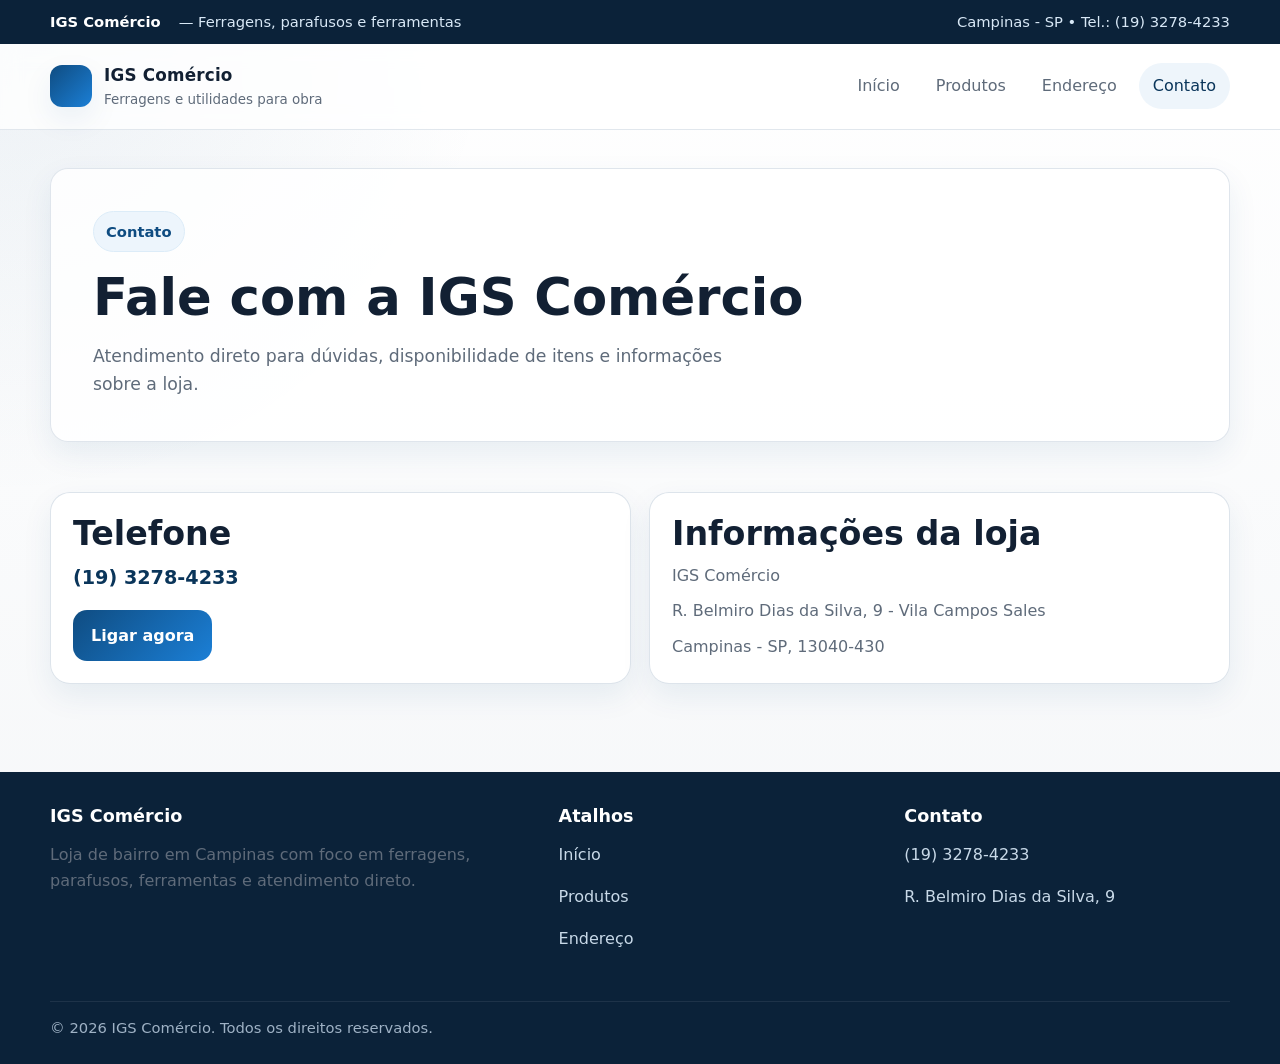
==== contato.html @ 1b1b920e "Add files via upload" ====
<!DOCTYPE html>
<html lang="pt-br">
<head>
<meta charset="UTF-8">
<meta name="viewport" content="width=device-width, initial-scale=1.0">
<title>IGS Comércio | Contato</title>
<meta name="description" content="IGS Comércio — loja de ferragens, parafusos, ferramentas e itens para construção em Campinas.">
<link rel="stylesheet" href="styles.css">
</head>
<body class="">
<div class="topbar">
  <div class="container">
    <div class="meta"><strong>IGS Comércio</strong> — Ferragens, parafusos e ferramentas</div>
    <div class="meta">Campinas - SP • Tel.: (19) 3278-4233</div>
  </div>
</div>
<header class="header">
  <div class="container header-inner">
    <a class="brand" href="index.html">
      <div class="brand-mark"></div>
      <div>
        <div class="brand-name">IGS Comércio</div>
        <div class="brand-sub">Ferragens e utilidades para obra</div>
      </div>
    </a>
    <nav class="nav">
      
    <a href="index.html" data-nav>Início</a>
    <a href="produtos.html" data-nav>Produtos</a>
    <a href="endereco.html" data-nav>Endereço</a>
    <a href="contato.html" data-nav>Contato</a>
    
    </nav>
  </div>
</header>
<main class="hero" style="padding-top:38px">
  <div class="container">
    <div class="panel hero-copy fade-in">
      <span class="kicker">Contato</span>
      <h1>Fale com a IGS Comércio</h1>
      <p class="lead">Atendimento direto para dúvidas, disponibilidade de itens e informações sobre a loja.</p>
    </div>
  </div>
</main>

<section class="section">
  <div class="container">
    <div class="grid cols-2">
      <article class="card">
        <div class="pad">
          <h2>Telefone</h2>
          <p style="font-size:1.2rem; color:var(--brand-2); font-weight:700">(19) 3278-4233</p>
          <div class="spacer"></div>
          <a class="btn primary" href="tel:+551932784233">Ligar agora</a>
        </div>
      </article>
      <article class="card">
        <div class="pad">
          <h2>Informações da loja</h2>
          <p>IGS Comércio</p>
          <p>R. Belmiro Dias da Silva, 9 - Vila Campos Sales</p>
          <p>Campinas - SP, 13040-430</p>
        </div>
      </article>
    </div>
  </div>
</section>
<footer class="footer">
  <div class="container footer-inner">
    <div>
      <h3>IGS Comércio</h3>
      <p class="mini-muted">Loja de bairro em Campinas com foco em ferragens, parafusos, ferramentas e atendimento direto.</p>
    </div>
    <div>
      <h3>Atalhos</h3>
      <p><a href="index.html">Início</a></p>
      <p><a href="produtos.html">Produtos</a></p>
      <p><a href="endereco.html">Endereço</a></p>
    </div>
    <div>
      <h3>Contato</h3>
      <p>(19) 3278-4233</p>
      <p>R. Belmiro Dias da Silva, 9</p>
    </div>
  </div>
  <div class="container footer-bottom">
    © 2026 IGS Comércio. Todos os direitos reservados.
  </div>
</footer>
<script src="script.js"></script>
</body>
</html>
---- styles.css ----
:root{
  --bg:#f4f6f8;
  --surface:#ffffff;
  --surface-2:#f9fbfc;
  --text:#122033;
  --muted:#5f6b7a;
  --brand:#0f4c81;
  --brand-2:#0a355a;
  --accent:#f59e0b;
  --border:#dce3ea;
  --shadow:0 12px 30px rgba(15, 76, 129, .08);
  --radius:18px;
  --max:1180px;
}

*{box-sizing:border-box}
html{scroll-behavior:smooth}
body{
  margin:0;
  font-family: Inter, system-ui, -apple-system, BlinkMacSystemFont, "Segoe UI", sans-serif;
  color:var(--text);
  background:
    radial-gradient(circle at top left, rgba(15,76,129,.08), transparent 30%),
    linear-gradient(180deg, #ffffff 0%, var(--bg) 100%);
  line-height:1.6;
}
a{color:inherit}
img{max-width:100%; display:block}
.container{width:min(var(--max), calc(100% - 32px)); margin:0 auto}
.topbar{
  background:#0b2239;
  color:#d8e8f6;
  font-size:.92rem;
}
.topbar .container{
  display:flex; gap:18px; align-items:center; justify-content:space-between;
  padding:10px 0;
}
.topbar strong{color:#fff}
.topbar .meta{display:flex; gap:18px; flex-wrap:wrap}
.header{
  position:sticky; top:0; z-index:50;
  backdrop-filter: blur(10px);
  background: rgba(255,255,255,.78);
  border-bottom:1px solid rgba(220,227,234,.85);
}
.header-inner{
  display:flex; align-items:center; justify-content:space-between;
  padding:18px 0;
}
.brand{
  display:flex; align-items:center; gap:12px; text-decoration:none;
}
.brand-mark{
  width:42px; height:42px; border-radius:12px;
  background: linear-gradient(135deg, var(--brand), #1b7fd6);
  box-shadow: var(--shadow);
}
.brand-name{font-size:1.05rem; font-weight:800; letter-spacing:.2px}
.brand-sub{font-size:.84rem; color:var(--muted); margin-top:1px}
.nav{
  display:flex; gap:8px; align-items:center; flex-wrap:wrap;
}
.nav a{
  text-decoration:none;
  padding:10px 14px;
  border-radius:999px;
  color:var(--muted);
  transition:.2s ease;
}
.nav a:hover,.nav a.active{
  background:#eef5fb;
  color:var(--brand-2);
}
.hero{
  padding:56px 0 24px;
}
.hero-grid{
  display:grid; grid-template-columns: 1.15fr .85fr; gap:24px; align-items:stretch;
}
.panel{
  background:rgba(255,255,255,.82);
  border:1px solid rgba(220,227,234,.9);
  border-radius:var(--radius);
  box-shadow:var(--shadow);
}
.hero-copy{
  padding:42px;
}
.kicker{
  display:inline-flex; align-items:center; gap:8px;
  color:var(--brand);
  background:#edf5fc;
  border:1px solid #dcecf8;
  padding:8px 12px;
  border-radius:999px;
  font-weight:700;
  font-size:.92rem;
}
h1,h2,h3{line-height:1.15; margin:0}
h1{font-size:clamp(2.2rem, 4vw, 4.2rem); margin-top:16px}
h2{font-size:clamp(1.6rem, 2.6vw, 2.4rem)}
h3{font-size:1.1rem}
.lead{
  font-size:1.08rem;
  color:var(--muted);
  margin:16px 0 0;
  max-width:62ch;
}
.hero-actions{
  display:flex; gap:12px; flex-wrap:wrap;
  margin-top:28px;
}
.btn{
  display:inline-flex; align-items:center; justify-content:center;
  border:none; border-radius:14px; padding:13px 18px;
  text-decoration:none; font-weight:700; cursor:pointer;
  transition:.2s ease; box-shadow:none;
}
.btn.primary{
  background:linear-gradient(135deg, var(--brand), #1b7fd6);
  color:white;
}
.btn.primary:hover{transform:translateY(-1px); box-shadow:0 12px 24px rgba(15,76,129,.18)}
.btn.secondary{
  background:white;
  color:var(--brand-2);
  border:1px solid var(--border);
}
.btn.secondary:hover{border-color:#b9c8d6; background:#fbfdff}
.hero-side{
  padding:28px;
  display:grid;
  gap:14px;
}
.stat{
  background:linear-gradient(180deg, #ffffff, #f8fbfd);
  border:1px solid var(--border);
  border-radius:16px;
  padding:18px;
}
.stat strong{display:block; font-size:1.25rem}
.stat span{color:var(--muted); font-size:.95rem}
.section{padding:26px 0 58px}
.section-head{
  display:flex; justify-content:space-between; gap:16px; align-items:end;
  margin-bottom:18px;
}
.section-head p{margin:0; color:var(--muted); max-width:68ch}
.grid{
  display:grid;
  gap:18px;
}
.grid.cols-3{grid-template-columns:repeat(3, 1fr)}
.grid.cols-2{grid-template-columns:repeat(2, 1fr)}
.card{
  background:rgba(255,255,255,.9);
  border:1px solid rgba(220,227,234,.95);
  border-radius:20px;
  box-shadow:var(--shadow);
  overflow:hidden;
}
.card .pad{padding:22px}
.card p{color:var(--muted); margin:10px 0 0}
.card .price{
  margin-top:16px;
  display:flex; align-items:center; justify-content:space-between; gap:10px;
}
.price strong{
  font-size:1.25rem;
  color:var(--brand-2);
}
.tag{
  display:inline-flex;
  padding:6px 10px;
  border-radius:999px;
  background:#eef5fb;
  color:var(--brand-2);
  font-size:.84rem;
  font-weight:700;
}
.product-hero{
  min-height:220px;
  background:
    linear-gradient(135deg, rgba(15,76,129,.96), rgba(10,53,90,.86)),
    radial-gradient(circle at top right, rgba(245,158,11,.22), transparent 35%);
  color:white;
  display:flex;
  align-items:end;
  padding:26px;
}
.product-hero h2{font-size:1.55rem}
.product-features{
  display:grid; gap:10px; margin-top:14px;
}
.feature{
  display:flex; gap:10px; align-items:flex-start;
  color:#dfeaf3;
}
.feature b{color:#fff}
.list{
  list-style:none; padding:0; margin:16px 0 0;
  display:grid; gap:10px;
}
.list li{
  padding-left:18px; position:relative; color:var(--muted);
}
.list li::before{
  content:"";
  width:7px; height:7px; border-radius:999px;
  background:var(--accent);
  position:absolute; left:0; top:.58em;
}
.footer{
  margin-top:30px;
  background:#0b2239;
  color:#c8d9e8;
}
.footer-inner{
  display:grid; gap:20px;
  grid-template-columns: 1.5fr 1fr 1fr;
  padding:34px 0;
}
.footer h3{color:#fff; margin-bottom:10px}
.footer a{color:#c8d9e8; text-decoration:none}
.footer a:hover{color:#fff}
.footer-bottom{
  border-top:1px solid rgba(255,255,255,.08);
  padding:14px 0 24px;
  font-size:.92rem;
  color:#9fb2c5;
}
.mini-muted{color:var(--muted)}
.spacer{height:16px}

.fade-in{
  animation: fade .45s ease both;
}
@keyframes fade{
  from{opacity:0; transform: translateY(12px)}
  to{opacity:1; transform: translateY(0)}
}

@media (max-width: 900px){
  .hero-grid,.grid.cols-3,.grid.cols-2,.footer-inner{grid-template-columns:1fr}
  .header-inner{flex-direction:column; align-items:flex-start; gap:14px}
  .nav{width:100%}
  .nav a{padding:8px 12px}
  .hero-copy{padding:28px}
}
@media (max-width: 560px){
  .topbar .container{flex-direction:column; align-items:flex-start}
  .hero{padding-top:28px}
  .hero-copy{padding:22px}
  h1{font-size:2rem}
}
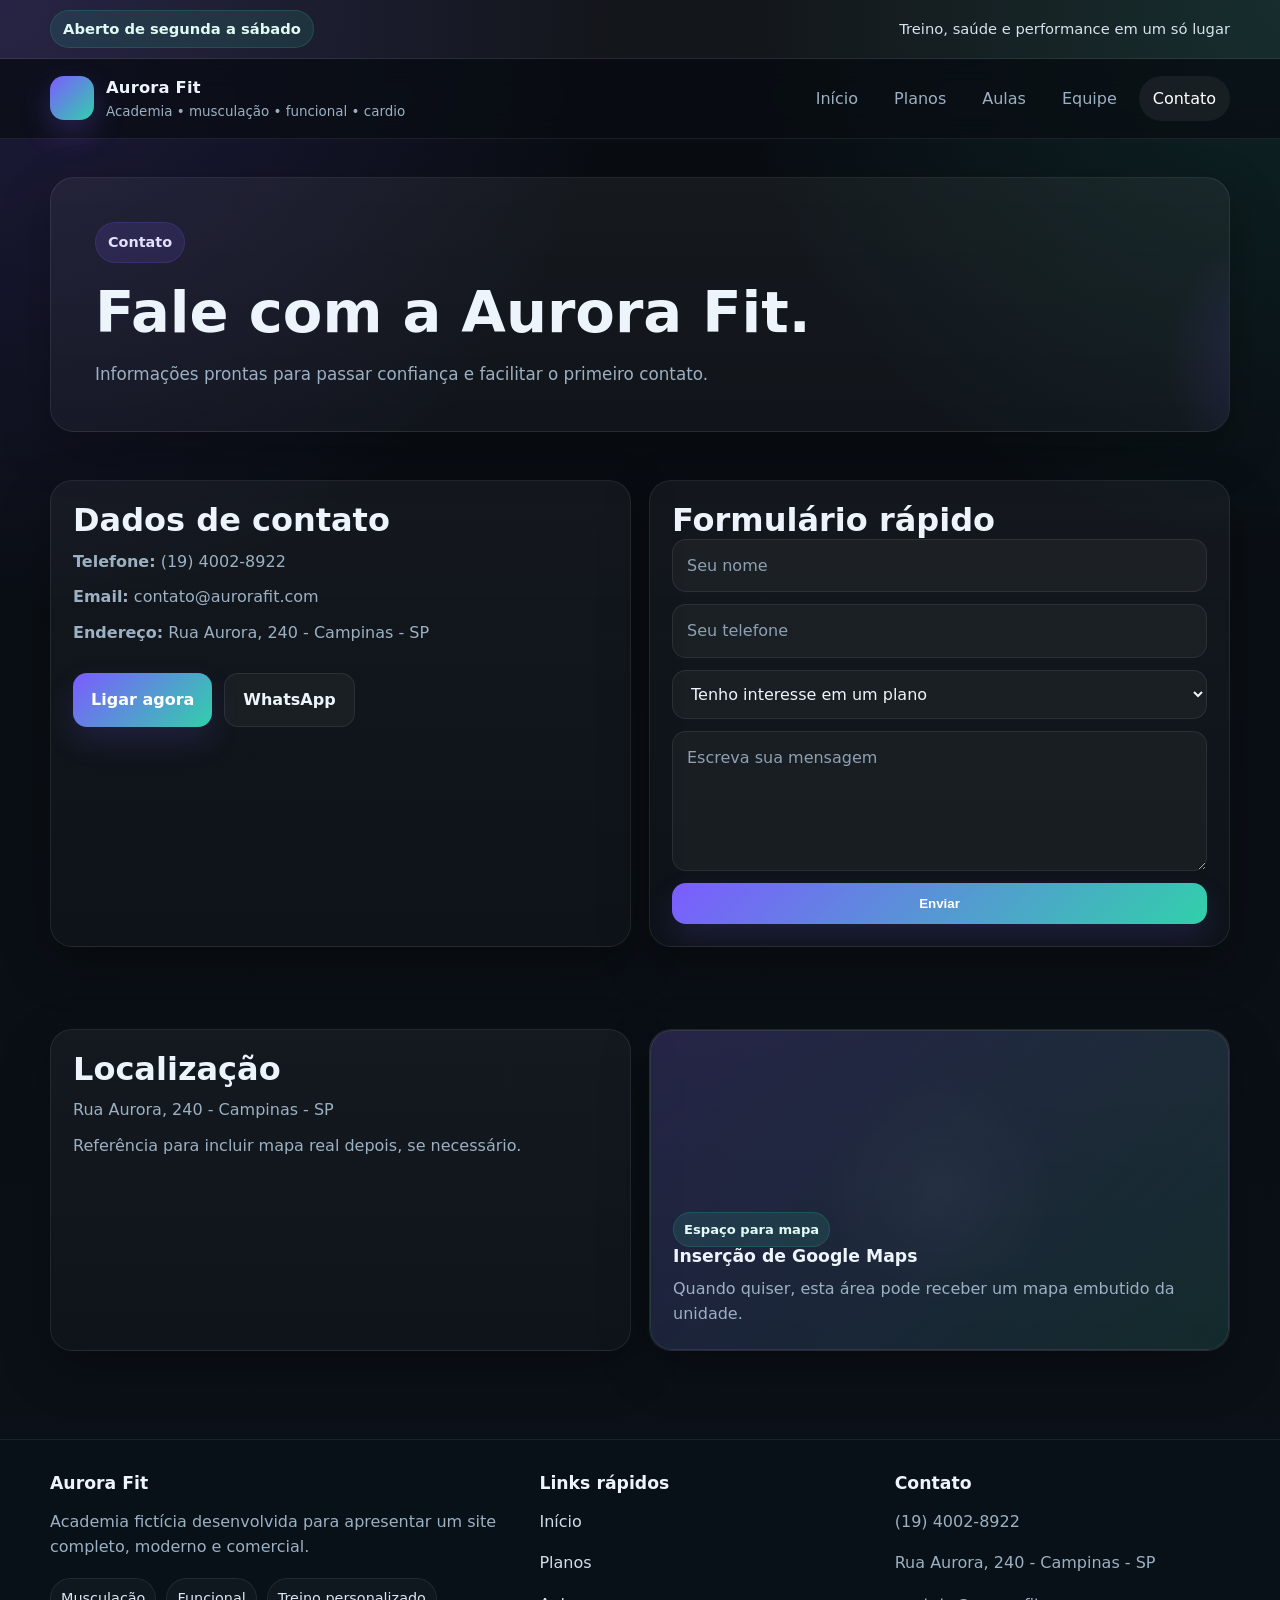
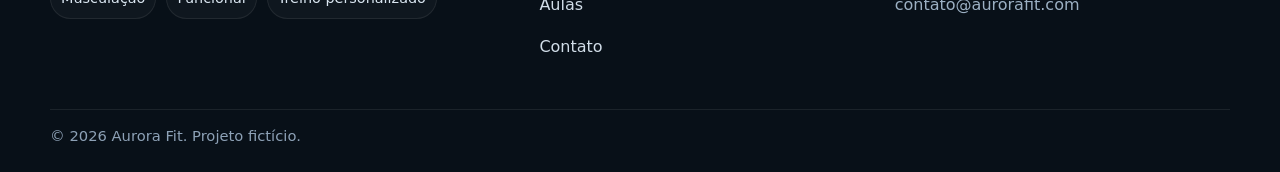
==== commit 06f839f2: "Add files via upload" ====
--- a/contato.html
+++ b/contato.html
@@ -3,15 +3,15 @@
 <head>
 <meta charset="UTF-8">
 <meta name="viewport" content="width=device-width, initial-scale=1.0">
-<title>IGS Comércio | Contato</title>
-<meta name="description" content="IGS Comércio — loja de ferragens, parafusos, ferramentas e itens para construção em Campinas.">
+<title>Aurora Fit | Contato</title>
+<meta name="description" content="Aurora Fit — academia fictícia com site profissional, planos, aulas, equipe e contato.">
 <link rel="stylesheet" href="styles.css">
 </head>
-<body class="">
+<body>
 <div class="topbar">
   <div class="container">
-    <div class="meta"><strong>IGS Comércio</strong> — Ferragens, parafusos e ferramentas</div>
-    <div class="meta">Campinas - SP • Tel.: (19) 3278-4233</div>
+    <div class="pill">Aberto de segunda a sábado</div>
+    <div>Treino, saúde e performance em um só lugar</div>
   </div>
 </div>
 <header class="header">
@@ -19,47 +19,84 @@
     <a class="brand" href="index.html">
       <div class="brand-mark"></div>
       <div>
-        <div class="brand-name">IGS Comércio</div>
-        <div class="brand-sub">Ferragens e utilidades para obra</div>
+        <div class="brand-name">Aurora Fit</div>
+        <div class="brand-sub">Academia • musculação • funcional • cardio</div>
       </div>
     </a>
     <nav class="nav">
       
-    <a href="index.html" data-nav>Início</a>
-    <a href="produtos.html" data-nav>Produtos</a>
-    <a href="endereco.html" data-nav>Endereço</a>
-    <a href="contato.html" data-nav>Contato</a>
+      <a href="index.html" data-nav>Início</a>
+      <a href="planos.html" data-nav>Planos</a>
+      <a href="aulas.html" data-nav>Aulas</a>
+      <a href="equipe.html" data-nav>Equipe</a>
+      <a href="contato.html" data-nav>Contato</a>
     
     </nav>
   </div>
 </header>
 <main class="hero" style="padding-top:38px">
   <div class="container">
-    <div class="panel hero-copy fade-in">
+    <section class="panel hero-copy fade-in">
       <span class="kicker">Contato</span>
-      <h1>Fale com a IGS Comércio</h1>
-      <p class="lead">Atendimento direto para dúvidas, disponibilidade de itens e informações sobre a loja.</p>
+      <h1>Fale com a Aurora Fit.</h1>
+      <p class="lead">Informações prontas para passar confiança e facilitar o primeiro contato.</p>
+    </section>
+  </div>
+</main>
+
+<section class="section">
+  <div class="container">
+    <div class="contact-grid">
+      <article class="card">
+        <div class="pad">
+          <h2>Dados de contato</h2>
+          <p><strong>Telefone:</strong> (19) 4002-8922</p>
+          <p><strong>Email:</strong> contato@aurorafit.com</p>
+          <p><strong>Endereço:</strong> Rua Aurora, 240 - Campinas - SP</p>
+          <div class="hero-actions">
+            <a class="btn primary" href="tel:+551940028922">Ligar agora</a>
+            <a class="btn secondary" href="https://wa.me/551940028922" target="_blank" rel="noreferrer">WhatsApp</a>
+          </div>
+        </div>
+      </article>
+      <article class="card">
+        <div class="pad">
+          <h2>Formulário rápido</h2>
+          <form class="form">
+            <input type="text" placeholder="Seu nome">
+            <input type="tel" placeholder="Seu telefone">
+            <select>
+              <option>Tenho interesse em um plano</option>
+              <option>Quero fazer uma visita</option>
+              <option>Tenho dúvida sobre aulas</option>
+              <option>Quero treinar com personal</option>
+            </select>
+            <textarea placeholder="Escreva sua mensagem"></textarea>
+            <button class="btn primary" type="button" onclick="alert('Formulário fictício para demonstração.')">Enviar</button>
+          </form>
+        </div>
+      </article>
     </div>
   </div>
-</main>
+</section>
 
 <section class="section">
   <div class="container">
     <div class="grid cols-2">
       <article class="card">
         <div class="pad">
-          <h2>Telefone</h2>
-          <p style="font-size:1.2rem; color:var(--brand-2); font-weight:700">(19) 3278-4233</p>
-          <div class="spacer"></div>
-          <a class="btn primary" href="tel:+551932784233">Ligar agora</a>
+          <h2>Localização</h2>
+          <p>Rua Aurora, 240 - Campinas - SP</p>
+          <p>Referência para incluir mapa real depois, se necessário.</p>
         </div>
       </article>
       <article class="card">
-        <div class="pad">
-          <h2>Informações da loja</h2>
-          <p>IGS Comércio</p>
-          <p>R. Belmiro Dias da Silva, 9 - Vila Campos Sales</p>
-          <p>Campinas - SP, 13040-430</p>
+        <div class="mapbox">
+          <div>
+            <span class="tag">Espaço para mapa</span>
+            <h3 class="spacer">Inserção de Google Maps</h3>
+            <p>Quando quiser, esta área pode receber um mapa embutido da unidade.</p>
+          </div>
         </div>
       </article>
     </div>
@@ -68,23 +105,30 @@
 <footer class="footer">
   <div class="container footer-inner">
     <div>
-      <h3>IGS Comércio</h3>
-      <p class="mini-muted">Loja de bairro em Campinas com foco em ferragens, parafusos, ferramentas e atendimento direto.</p>
+      <h3>Aurora Fit</h3>
+      <p>Academia fictícia desenvolvida para apresentar um site completo, moderno e comercial.</p>
+      <div class="badge-row">
+        <span class="badge">Musculação</span>
+        <span class="badge">Funcional</span>
+        <span class="badge">Treino personalizado</span>
+      </div>
     </div>
     <div>
-      <h3>Atalhos</h3>
+      <h3>Links rápidos</h3>
       <p><a href="index.html">Início</a></p>
-      <p><a href="produtos.html">Produtos</a></p>
-      <p><a href="endereco.html">Endereço</a></p>
+      <p><a href="planos.html">Planos</a></p>
+      <p><a href="aulas.html">Aulas</a></p>
+      <p><a href="contato.html">Contato</a></p>
     </div>
     <div>
       <h3>Contato</h3>
-      <p>(19) 3278-4233</p>
-      <p>R. Belmiro Dias da Silva, 9</p>
+      <p>(19) 4002-8922</p>
+      <p>Rua Aurora, 240 - Campinas - SP</p>
+      <p>contato@aurorafit.com</p>
     </div>
   </div>
   <div class="container footer-bottom">
-    © 2026 IGS Comércio. Todos os direitos reservados.
+    © 2026 Aurora Fit. Projeto fictício.
   </div>
 </footer>
 <script src="script.js"></script>
--- a/styles.css
+++ b/styles.css
@@ -1,15 +1,17 @@
 :root{
-  --bg:#f4f6f8;
-  --surface:#ffffff;
-  --surface-2:#f9fbfc;
-  --text:#122033;
-  --muted:#5f6b7a;
-  --brand:#0f4c81;
-  --brand-2:#0a355a;
-  --accent:#f59e0b;
-  --border:#dce3ea;
-  --shadow:0 12px 30px rgba(15, 76, 129, .08);
-  --radius:18px;
+  --bg:#0b0f14;
+  --bg-soft:#101720;
+  --surface:#111a24;
+  --surface-2:#152131;
+  --card:#121c28;
+  --text:#eef4fb;
+  --muted:#9cb0c3;
+  --line:rgba(255,255,255,.08);
+  --brand:#7c5cff;
+  --brand-2:#31d0aa;
+  --brand-3:#ffb547;
+  --shadow:0 18px 50px rgba(0,0,0,.28);
+  --radius:24px;
   --max:1180px;
 }
 
@@ -20,92 +22,114 @@
   font-family: Inter, system-ui, -apple-system, BlinkMacSystemFont, "Segoe UI", sans-serif;
   color:var(--text);
   background:
-    radial-gradient(circle at top left, rgba(15,76,129,.08), transparent 30%),
-    linear-gradient(180deg, #ffffff 0%, var(--bg) 100%);
+    radial-gradient(circle at top left, rgba(124,92,255,.18), transparent 28%),
+    radial-gradient(circle at top right, rgba(49,208,170,.12), transparent 25%),
+    linear-gradient(180deg, #090d12 0%, #0b1118 100%);
   line-height:1.6;
 }
 a{color:inherit}
 img{max-width:100%; display:block}
 .container{width:min(var(--max), calc(100% - 32px)); margin:0 auto}
 .topbar{
-  background:#0b2239;
-  color:#d8e8f6;
+  background:rgba(255,255,255,.04);
+  border-bottom:1px solid var(--line);
+  color:#d7e2ee;
   font-size:.92rem;
 }
 .topbar .container{
-  display:flex; gap:18px; align-items:center; justify-content:space-between;
+  display:flex; align-items:center; justify-content:space-between; gap:16px;
   padding:10px 0;
 }
-.topbar strong{color:#fff}
-.topbar .meta{display:flex; gap:18px; flex-wrap:wrap}
+.topbar .pill{
+  display:inline-flex; align-items:center; gap:8px;
+  padding:6px 12px;
+  border-radius:999px;
+  background:rgba(49,208,170,.12);
+  color:#dffbf4;
+  border:1px solid rgba(49,208,170,.16);
+  font-weight:600;
+}
 .header{
-  position:sticky; top:0; z-index:50;
-  backdrop-filter: blur(10px);
-  background: rgba(255,255,255,.78);
-  border-bottom:1px solid rgba(220,227,234,.85);
+  position:sticky; top:0; z-index:100;
+  backdrop-filter: blur(14px);
+  background:rgba(9,13,18,.72);
+  border-bottom:1px solid var(--line);
 }
 .header-inner{
-  display:flex; align-items:center; justify-content:space-between;
-  padding:18px 0;
+  display:flex; align-items:center; justify-content:space-between; gap:18px;
+  padding:16px 0;
 }
 .brand{
   display:flex; align-items:center; gap:12px; text-decoration:none;
 }
 .brand-mark{
-  width:42px; height:42px; border-radius:12px;
-  background: linear-gradient(135deg, var(--brand), #1b7fd6);
-  box-shadow: var(--shadow);
-}
-.brand-name{font-size:1.05rem; font-weight:800; letter-spacing:.2px}
-.brand-sub{font-size:.84rem; color:var(--muted); margin-top:1px}
+  width:44px; height:44px; border-radius:14px;
+  background: linear-gradient(135deg, var(--brand), var(--brand-2));
+  box-shadow: 0 12px 30px rgba(124,92,255,.25);
+}
+.brand-name{font-size:1.02rem; font-weight:800; letter-spacing:.2px}
+.brand-sub{font-size:.84rem; color:var(--muted)}
 .nav{
-  display:flex; gap:8px; align-items:center; flex-wrap:wrap;
+  display:flex; gap:8px; flex-wrap:wrap; align-items:center;
 }
 .nav a{
   text-decoration:none;
+  color:var(--muted);
   padding:10px 14px;
   border-radius:999px;
-  color:var(--muted);
   transition:.2s ease;
 }
 .nav a:hover,.nav a.active{
-  background:#eef5fb;
-  color:var(--brand-2);
+  color:white;
+  background:rgba(255,255,255,.06);
 }
 .hero{
-  padding:56px 0 24px;
+  padding:42px 0 24px;
 }
 .hero-grid{
-  display:grid; grid-template-columns: 1.15fr .85fr; gap:24px; align-items:stretch;
+  display:grid;
+  grid-template-columns:1.1fr .9fr;
+  gap:22px;
+  align-items:stretch;
 }
 .panel{
-  background:rgba(255,255,255,.82);
-  border:1px solid rgba(220,227,234,.9);
+  background:linear-gradient(180deg, rgba(255,255,255,.05), rgba(255,255,255,.03));
+  border:1px solid var(--line);
   border-radius:var(--radius);
   box-shadow:var(--shadow);
 }
 .hero-copy{
-  padding:42px;
+  padding:44px;
+  overflow:hidden;
+  position:relative;
+}
+.hero-copy::after{
+  content:"";
+  position:absolute;
+  inset:auto -20% -35% auto;
+  width:320px; height:320px;
+  background: radial-gradient(circle, rgba(124,92,255,.22), transparent 62%);
+  pointer-events:none;
 }
 .kicker{
   display:inline-flex; align-items:center; gap:8px;
-  color:var(--brand);
-  background:#edf5fc;
-  border:1px solid #dcecf8;
   padding:8px 12px;
   border-radius:999px;
+  background:rgba(124,92,255,.14);
+  border:1px solid rgba(124,92,255,.18);
+  color:#e5deff;
   font-weight:700;
-  font-size:.92rem;
-}
-h1,h2,h3{line-height:1.15; margin:0}
-h1{font-size:clamp(2.2rem, 4vw, 4.2rem); margin-top:16px}
-h2{font-size:clamp(1.6rem, 2.6vw, 2.4rem)}
-h3{font-size:1.1rem}
+  font-size:.9rem;
+}
+h1,h2,h3{line-height:1.1; margin:0}
+h1{font-size:clamp(2.4rem, 4.5vw, 4.8rem); margin-top:18px}
+h2{font-size:clamp(1.5rem, 2.5vw, 2.4rem)}
+h3{font-size:1.08rem}
 .lead{
-  font-size:1.08rem;
-  color:var(--muted);
   margin:16px 0 0;
-  max-width:62ch;
+  color:var(--muted);
+  max-width:66ch;
+  font-size:1.05rem;
 }
 .hero-actions{
   display:flex; gap:12px; flex-wrap:wrap;
@@ -113,144 +137,242 @@
 }
 .btn{
   display:inline-flex; align-items:center; justify-content:center;
-  border:none; border-radius:14px; padding:13px 18px;
-  text-decoration:none; font-weight:700; cursor:pointer;
-  transition:.2s ease; box-shadow:none;
+  border:none;
+  border-radius:14px;
+  padding:13px 18px;
+  font-weight:700;
+  text-decoration:none;
+  transition:.2s ease;
+  cursor:pointer;
 }
 .btn.primary{
-  background:linear-gradient(135deg, var(--brand), #1b7fd6);
+  background:linear-gradient(135deg, var(--brand), var(--brand-2));
   color:white;
-}
-.btn.primary:hover{transform:translateY(-1px); box-shadow:0 12px 24px rgba(15,76,129,.18)}
+  box-shadow:0 14px 30px rgba(124,92,255,.15);
+}
+.btn.primary:hover{transform:translateY(-1px); filter:brightness(1.02)}
 .btn.secondary{
-  background:white;
-  color:var(--brand-2);
-  border:1px solid var(--border);
-}
-.btn.secondary:hover{border-color:#b9c8d6; background:#fbfdff}
+  background:rgba(255,255,255,.04);
+  border:1px solid var(--line);
+  color:var(--text);
+}
+.btn.secondary:hover{background:rgba(255,255,255,.07)}
 .hero-side{
-  padding:28px;
+  padding:26px;
   display:grid;
   gap:14px;
 }
 .stat{
-  background:linear-gradient(180deg, #ffffff, #f8fbfd);
-  border:1px solid var(--border);
-  border-radius:16px;
   padding:18px;
-}
-.stat strong{display:block; font-size:1.25rem}
+  border-radius:18px;
+  background:linear-gradient(180deg, rgba(255,255,255,.04), rgba(255,255,255,.02));
+  border:1px solid var(--line);
+}
+.stat strong{
+  display:block;
+  font-size:1.2rem;
+  margin-bottom:6px;
+}
 .stat span{color:var(--muted); font-size:.95rem}
-.section{padding:26px 0 58px}
+.section{
+  padding:24px 0 58px;
+}
 .section-head{
   display:flex; justify-content:space-between; gap:16px; align-items:end;
   margin-bottom:18px;
 }
-.section-head p{margin:0; color:var(--muted); max-width:68ch}
-.grid{
-  display:grid;
-  gap:18px;
-}
-.grid.cols-3{grid-template-columns:repeat(3, 1fr)}
-.grid.cols-2{grid-template-columns:repeat(2, 1fr)}
+.section-head p{margin:0; color:var(--muted); max-width:70ch}
+.grid{display:grid; gap:18px}
+.cols-3{grid-template-columns:repeat(3, 1fr)}
+.cols-2{grid-template-columns:repeat(2, 1fr)}
 .card{
-  background:rgba(255,255,255,.9);
-  border:1px solid rgba(220,227,234,.95);
-  border-radius:20px;
+  background:linear-gradient(180deg, rgba(255,255,255,.045), rgba(255,255,255,.02));
+  border:1px solid var(--line);
+  border-radius:22px;
+  overflow:hidden;
   box-shadow:var(--shadow);
-  overflow:hidden;
 }
 .card .pad{padding:22px}
 .card p{color:var(--muted); margin:10px 0 0}
-.card .price{
-  margin-top:16px;
-  display:flex; align-items:center; justify-content:space-between; gap:10px;
-}
-.price strong{
-  font-size:1.25rem;
-  color:var(--brand-2);
-}
 .tag{
   display:inline-flex;
   padding:6px 10px;
   border-radius:999px;
-  background:#eef5fb;
-  color:var(--brand-2);
-  font-size:.84rem;
+  background:rgba(49,208,170,.12);
+  color:#dffbf4;
+  border:1px solid rgba(49,208,170,.16);
+  font-size:.82rem;
   font-weight:700;
 }
-.product-hero{
-  min-height:220px;
+.mini-muted{color:var(--muted)}
+.split{
+  display:grid;
+  grid-template-columns: .95fr 1.05fr;
+  gap:18px;
+  align-items:start;
+}
+.bullets{
+  list-style:none;
+  padding:0;
+  margin:16px 0 0;
+  display:grid;
+  gap:10px;
+}
+.bullets li{
+  position:relative;
+  padding-left:18px;
+  color:var(--muted);
+}
+.bullets li::before{
+  content:"";
+  position:absolute;
+  left:0; top:.65em;
+  width:7px; height:7px;
+  border-radius:999px;
+  background:var(--brand-3);
+}
+.pricing{
+  display:grid;
+  gap:18px;
+  grid-template-columns:repeat(3,1fr);
+}
+.price-card{
+  padding:24px;
+  border-radius:24px;
+  background:linear-gradient(180deg, rgba(255,255,255,.05), rgba(255,255,255,.03));
+  border:1px solid var(--line);
+  box-shadow:var(--shadow);
+}
+.price-card.featured{
+  border-color:rgba(49,208,170,.35);
+  box-shadow:0 20px 60px rgba(49,208,170,.08);
+  transform:translateY(-4px);
+}
+.price{
+  font-size:2rem;
+  font-weight:800;
+  margin-top:14px;
+}
+.price small{
+  color:var(--muted);
+  font-size:.9rem;
+  font-weight:600;
+}
+.hr{height:1px; background:var(--line); margin:18px 0}
+.schedule{
+  display:grid;
+  gap:12px;
+}
+.slot{
+  display:flex; justify-content:space-between; align-items:center; gap:16px;
+  padding:14px 16px;
+  border-radius:16px;
+  background:rgba(255,255,255,.035);
+  border:1px solid var(--line);
+}
+.slot strong{display:block}
+.slot span{color:var(--muted); font-size:.92rem}
+.quote{
+  padding:24px;
+}
+.quote p{
+  font-size:1.02rem;
+  color:#dfe8f3;
+}
+.quote .author{
+  margin-top:16px;
+  color:var(--muted);
+}
+.contact-grid{
+  display:grid;
+  grid-template-columns: 1fr 1fr;
+  gap:18px;
+}
+.form{
+  display:grid; gap:12px;
+}
+input, textarea, select{
+  width:100%;
+  border-radius:14px;
+  border:1px solid var(--line);
+  background:rgba(255,255,255,.04);
+  color:var(--text);
+  padding:13px 14px;
+  font:inherit;
+  outline:none;
+}
+input::placeholder, textarea::placeholder{color:#8ea0b4}
+textarea{min-height:140px; resize:vertical}
+.mapbox{
+  min-height:320px;
+  border-radius:22px;
+  overflow:hidden;
+  border:1px solid var(--line);
   background:
-    linear-gradient(135deg, rgba(15,76,129,.96), rgba(10,53,90,.86)),
-    radial-gradient(circle at top right, rgba(245,158,11,.22), transparent 35%);
-  color:white;
+    linear-gradient(135deg, rgba(124,92,255,.18), rgba(49,208,170,.12)),
+    radial-gradient(circle at center, rgba(255,255,255,.04), transparent 35%);
   display:flex;
   align-items:end;
-  padding:26px;
-}
-.product-hero h2{font-size:1.55rem}
-.product-features{
-  display:grid; gap:10px; margin-top:14px;
-}
-.feature{
-  display:flex; gap:10px; align-items:flex-start;
-  color:#dfeaf3;
-}
-.feature b{color:#fff}
-.list{
-  list-style:none; padding:0; margin:16px 0 0;
-  display:grid; gap:10px;
-}
-.list li{
-  padding-left:18px; position:relative; color:var(--muted);
-}
-.list li::before{
-  content:"";
-  width:7px; height:7px; border-radius:999px;
-  background:var(--accent);
-  position:absolute; left:0; top:.58em;
+  padding:22px;
 }
 .footer{
   margin-top:30px;
-  background:#0b2239;
-  color:#c8d9e8;
+  background:#081018;
+  border-top:1px solid var(--line);
 }
 .footer-inner{
-  display:grid; gap:20px;
-  grid-template-columns: 1.5fr 1fr 1fr;
+  display:grid;
+  grid-template-columns:1.4fr 1fr 1fr;
+  gap:20px;
   padding:34px 0;
 }
-.footer h3{color:#fff; margin-bottom:10px}
-.footer a{color:#c8d9e8; text-decoration:none}
-.footer a:hover{color:#fff}
+.footer h3{margin-bottom:10px}
+.footer a{color:#d1dde8; text-decoration:none}
+.footer a:hover{color:white}
+.footer p{color:var(--muted)}
 .footer-bottom{
-  border-top:1px solid rgba(255,255,255,.08);
+  border-top:1px solid var(--line);
+  color:#8da1b6;
   padding:14px 0 24px;
   font-size:.92rem;
-  color:#9fb2c5;
-}
-.mini-muted{color:var(--muted)}
-.spacer{height:16px}
+}
+.fade-in{animation:fade .45s ease both}
+@keyframes fade{
+  from{opacity:0; transform:translateY(14px)}
+  to{opacity:1; transform:translateY(0)}
+}
+.badge-row{
+  display:flex; flex-wrap:wrap; gap:10px; margin-top:18px;
+}
+.badge{
+  padding:8px 10px;
+  border-radius:999px;
+  border:1px solid var(--line);
+  background:rgba(255,255,255,.03);
+  color:#dae6f1;
+  font-size:.9rem;
+}
+.workout{
+  display:grid; gap:12px;
+}
+.workout-item{
+  padding:16px;
+  border-radius:18px;
+  background:rgba(255,255,255,.04);
+  border:1px solid var(--line);
+}
+.workout-item b{display:block; margin-bottom:4px}
+.workout-item span{color:var(--muted); font-size:.95rem}
 
-.fade-in{
-  animation: fade .45s ease both;
-}
-@keyframes fade{
-  from{opacity:0; transform: translateY(12px)}
-  to{opacity:1; transform: translateY(0)}
-}
-
-@media (max-width: 900px){
-  .hero-grid,.grid.cols-3,.grid.cols-2,.footer-inner{grid-template-columns:1fr}
-  .header-inner{flex-direction:column; align-items:flex-start; gap:14px}
+@media (max-width: 980px){
+  .hero-grid,.split,.cols-3,.cols-2,.pricing,.contact-grid,.footer-inner{grid-template-columns:1fr}
+  .header-inner{flex-direction:column; align-items:flex-start}
   .nav{width:100%}
-  .nav a{padding:8px 12px}
-  .hero-copy{padding:28px}
+  .hero-copy{padding:30px}
+  .price-card.featured{transform:none}
 }
 @media (max-width: 560px){
   .topbar .container{flex-direction:column; align-items:flex-start}
+  h1{font-size:2.2rem}
   .hero{padding-top:28px}
-  .hero-copy{padding:22px}
-  h1{font-size:2rem}
-}
+}
